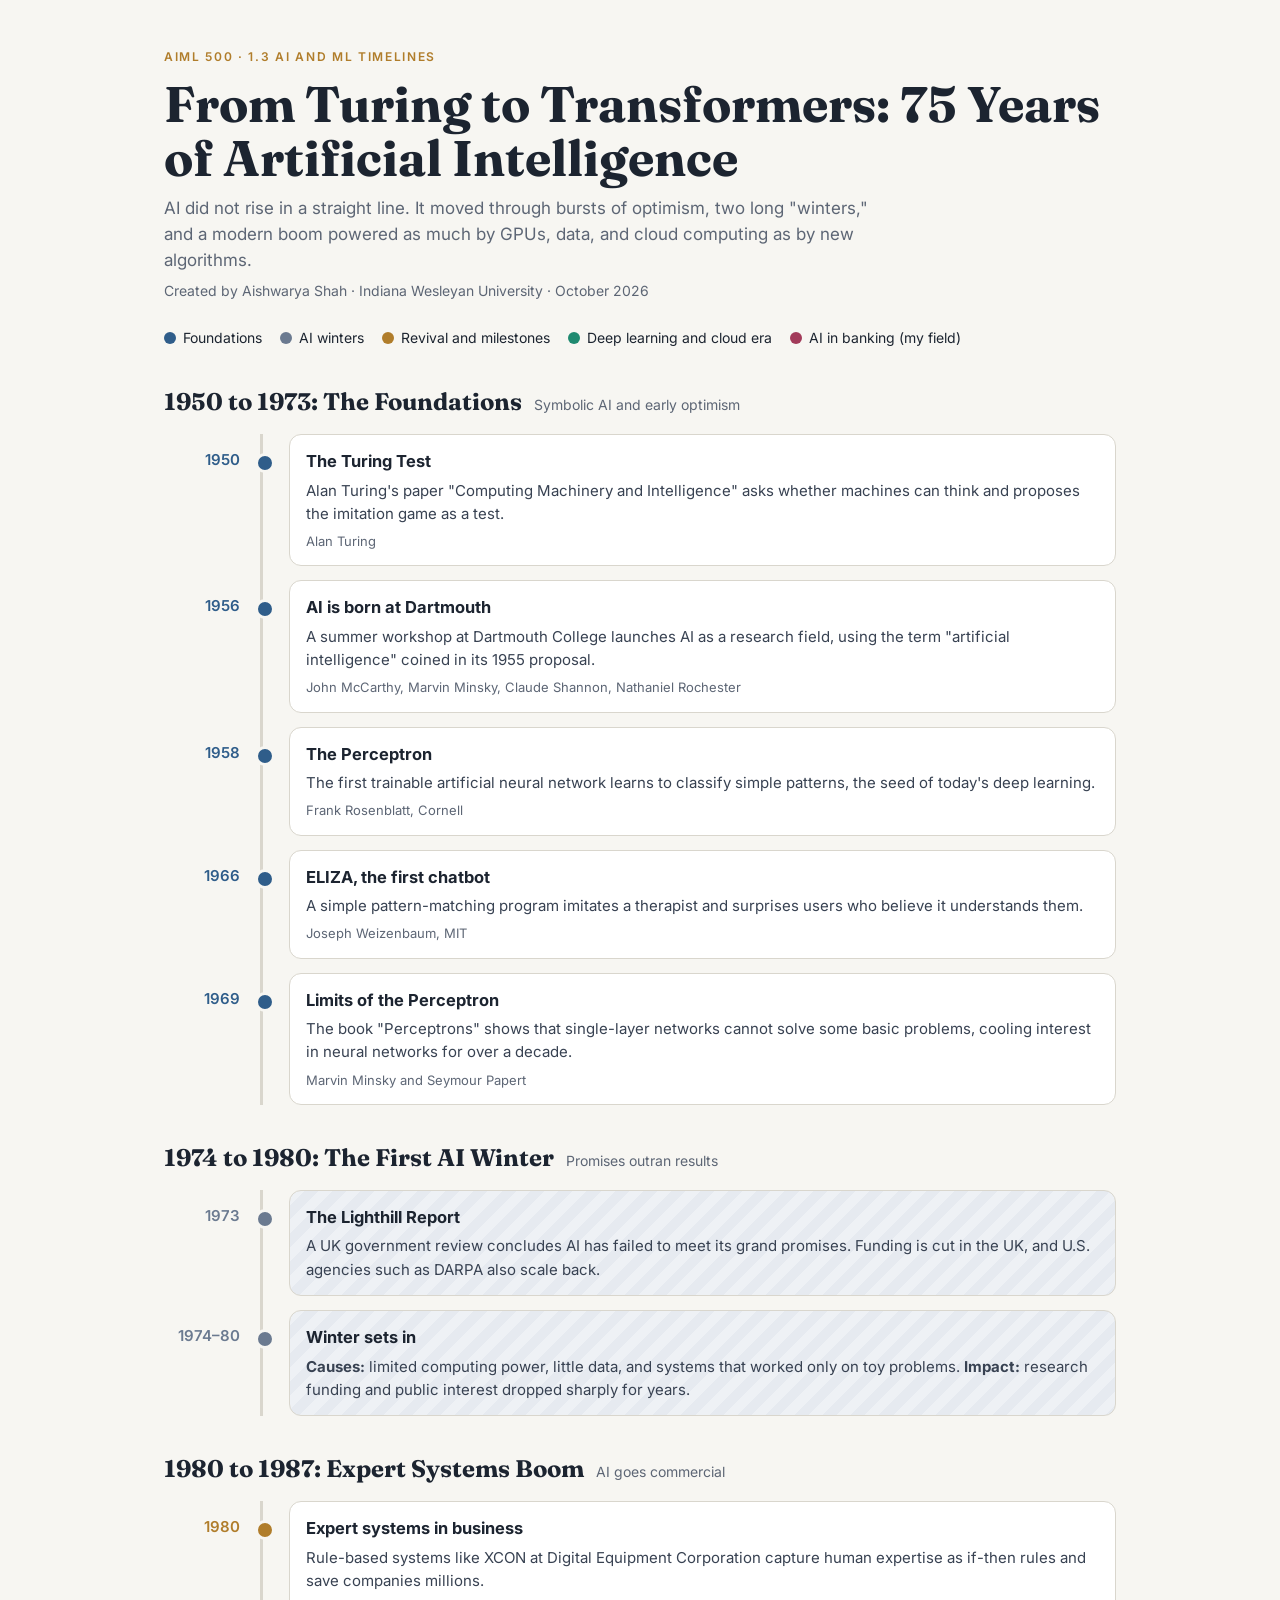
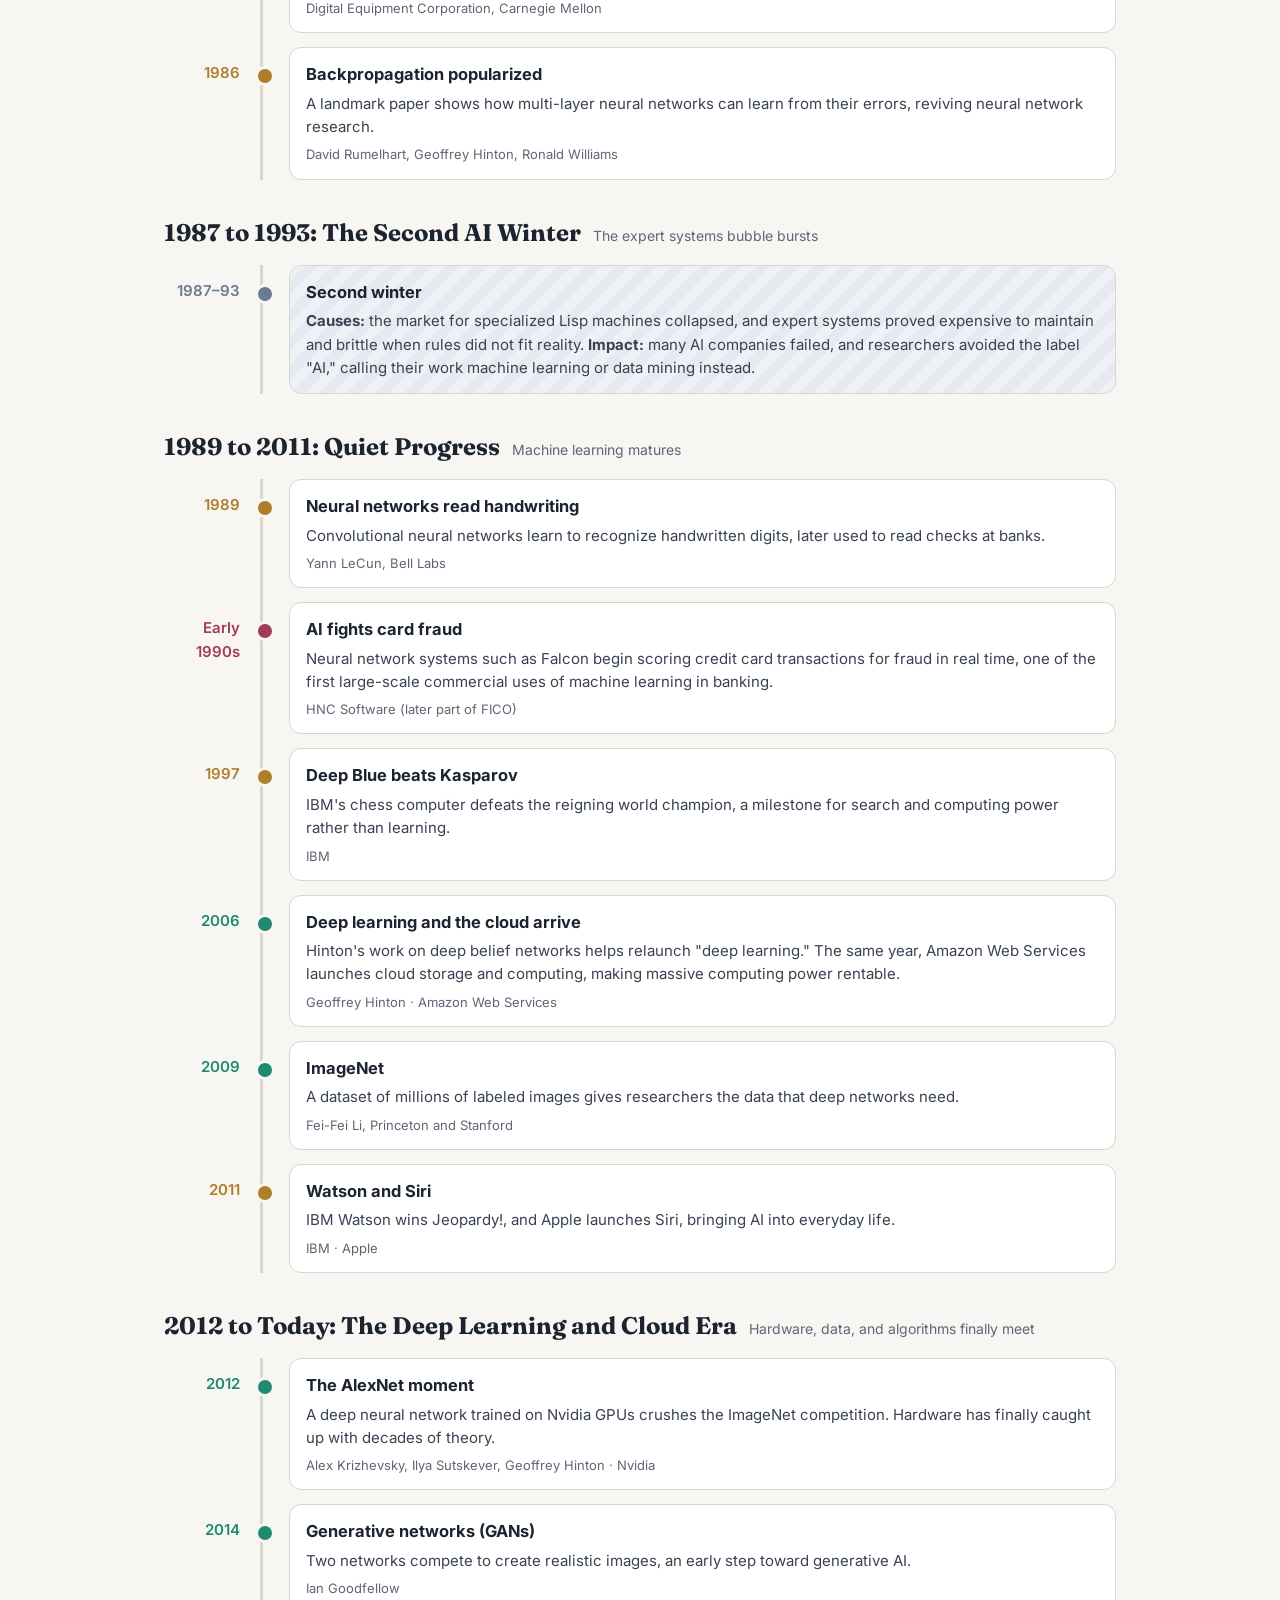
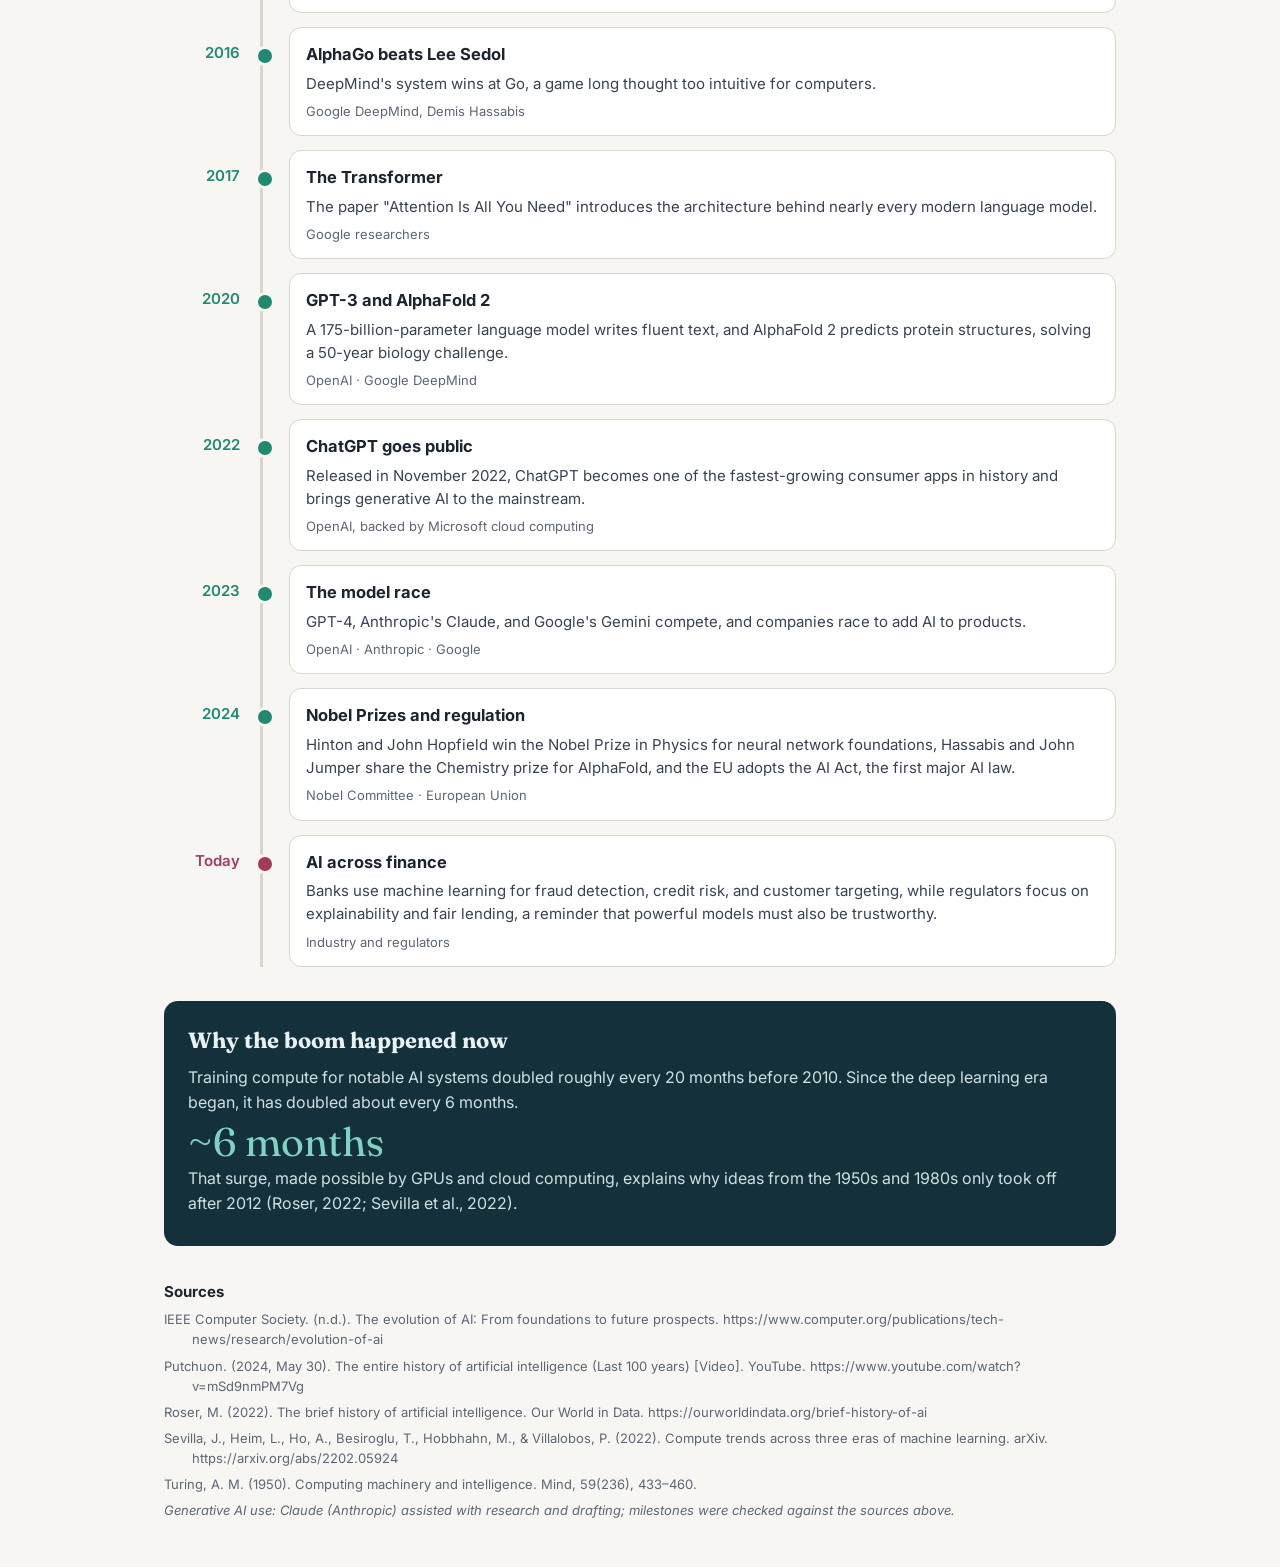
==== artifacts/ai-timeline.html @ 48a31c77 "Add AI history timeline (AIML 500 1.3) Co-Authored-By: Claude Opus 5.5 <noreply@anthropic.com> Claud" ====
<!doctype html>
<html lang="en">
<head>
<meta charset="utf-8">
<meta name="viewport" content="width=device-width, initial-scale=1">
<title>From Turing to Transformers | AI Timeline</title>
<link rel="preconnect" href="https://fonts.googleapis.com"><link rel="preconnect" href="https://fonts.gstatic.com" crossorigin>
<link href="https://fonts.googleapis.com/css2?family=Fraunces:opsz,wght@9..144,600&family=Inter:wght@400;500;600&display=swap" rel="stylesheet">
<style>
:root{--bg:#f7f6f2;--card:#fff;--ink:#1c2430;--muted:#5d6675;--line:#d9d6cd;
--found:#2f5d8a;--winter:#6b7a90;--revival:#b07d2b;--deep:#1f8a70;--fin:#a23b5a}
*{box-sizing:border-box}
body{margin:0;background:var(--bg);color:var(--ink);font:16px/1.55 Inter,system-ui,sans-serif}
.wrap{max-width:1000px;margin:0 auto;padding:48px 24px 40px}
.eyebrow{text-transform:uppercase;letter-spacing:.14em;font-size:12px;font-weight:600;color:var(--revival);margin:0 0 10px}
h1{font-family:Fraunces,Georgia,serif;font-size:clamp(32px,5vw,50px);line-height:1.08;margin:0 0 10px}
.lede{color:var(--muted);max-width:720px;margin:0 0 6px;font-size:17px}
.by{color:var(--muted);font-size:14px;margin:0 0 26px}
.legend{display:flex;flex-wrap:wrap;gap:10px 18px;margin:0 0 30px;font-size:14px}
.legend span{display:inline-flex;align-items:center;gap:7px}
.dot{width:12px;height:12px;border-radius:50%;display:inline-block}
.era{margin:34px 0 14px;display:flex;align-items:baseline;gap:12px;flex-wrap:wrap}
.era h2{font-family:Fraunces,Georgia,serif;font-size:24px;margin:0}
.era p{margin:0;color:var(--muted);font-size:14px}
.tl{position:relative;margin-left:96px;border-left:3px solid var(--line);padding-left:26px}
.ev{position:relative;background:var(--card);border:1px solid var(--line);border-radius:12px;padding:14px 16px;margin:0 0 14px}
.ev::before{content:"";position:absolute;left:-35px;top:18px;width:14px;height:14px;border-radius:50%;background:var(--c);border:3px solid var(--bg)}
.yr{position:absolute;left:-122px;top:13px;width:72px;text-align:right;font-weight:600;font-size:15px;color:var(--c)}
.ev h3{margin:0 0 4px;font-size:16.5px}
.ev p{margin:0;color:#384252;font-size:15px}
.who{margin-top:6px;font-size:13px;color:var(--muted)}
.winter{background:repeating-linear-gradient(135deg,#eef1f5,#eef1f5 10px,#e6eaf0 10px,#e6eaf0 20px)}
.callout{margin:34px 0 0;background:#14303a;color:#e9f1f2;border-radius:14px;padding:22px 24px}
.callout h2{font-family:Fraunces,Georgia,serif;margin:0 0 8px;font-size:22px}
.callout p{margin:0 0 8px;color:#cfe0e2}
.big{font-family:Fraunces,Georgia,serif;font-size:40px;color:#7fd3c4;line-height:1;margin:6px 0 4px}
.src{margin-top:34px;font-size:13px;color:var(--muted)}
.src h2{font-size:15px;color:var(--ink);margin:0 0 6px}
.src p{margin:0 0 6px;padding-left:28px;text-indent:-28px}
@media (max-width:640px){.tl{margin-left:6px;padding-left:20px}.yr{position:static;display:block;text-align:left;width:auto;margin-bottom:2px}.ev::before{left:-29px}}
</style>
</head>
<body>
<div class="wrap">
<p class="eyebrow">AIML 500 · 1.3 AI and ML Timelines</p>
<h1>From Turing to Transformers: 75 Years of Artificial Intelligence</h1>
<p class="lede">AI did not rise in a straight line. It moved through bursts of optimism, two long "winters," and a modern boom powered as much by GPUs, data, and cloud computing as by new algorithms.</p>
<p class="by">Created by Aishwarya Shah · Indiana Wesleyan University · October 2026</p>
<div class="legend">
<span><i class="dot" style="background:var(--found)"></i>Foundations</span>
<span><i class="dot" style="background:var(--winter)"></i>AI winters</span>
<span><i class="dot" style="background:var(--revival)"></i>Revival and milestones</span>
<span><i class="dot" style="background:var(--deep)"></i>Deep learning and cloud era</span>
<span><i class="dot" style="background:var(--fin)"></i>AI in banking (my field)</span>
</div>

<div class="era"><h2>1950 to 1973: The Foundations</h2><p>Symbolic AI and early optimism</p></div>
<div class="tl">
<div class="ev" style="--c:var(--found)"><span class="yr">1950</span><h3>The Turing Test</h3><p>Alan Turing's paper "Computing Machinery and Intelligence" asks whether machines can think and proposes the imitation game as a test.</p><div class="who">Alan Turing</div></div>
<div class="ev" style="--c:var(--found)"><span class="yr">1956</span><h3>AI is born at Dartmouth</h3><p>A summer workshop at Dartmouth College launches AI as a research field, using the term "artificial intelligence" coined in its 1955 proposal.</p><div class="who">John McCarthy, Marvin Minsky, Claude Shannon, Nathaniel Rochester</div></div>
<div class="ev" style="--c:var(--found)"><span class="yr">1958</span><h3>The Perceptron</h3><p>The first trainable artificial neural network learns to classify simple patterns, the seed of today's deep learning.</p><div class="who">Frank Rosenblatt, Cornell</div></div>
<div class="ev" style="--c:var(--found)"><span class="yr">1966</span><h3>ELIZA, the first chatbot</h3><p>A simple pattern-matching program imitates a therapist and surprises users who believe it understands them.</p><div class="who">Joseph Weizenbaum, MIT</div></div>
<div class="ev" style="--c:var(--found)"><span class="yr">1969</span><h3>Limits of the Perceptron</h3><p>The book "Perceptrons" shows that single-layer networks cannot solve some basic problems, cooling interest in neural networks for over a decade.</p><div class="who">Marvin Minsky and Seymour Papert</div></div>
</div>

<div class="era"><h2>1974 to 1980: The First AI Winter</h2><p>Promises outran results</p></div>
<div class="tl">
<div class="ev winter" style="--c:var(--winter)"><span class="yr">1973</span><h3>The Lighthill Report</h3><p>A UK government review concludes AI has failed to meet its grand promises. Funding is cut in the UK, and U.S. agencies such as DARPA also scale back.</p></div>
<div class="ev winter" style="--c:var(--winter)"><span class="yr">1974–80</span><h3>Winter sets in</h3><p><strong>Causes:</strong> limited computing power, little data, and systems that worked only on toy problems. <strong>Impact:</strong> research funding and public interest dropped sharply for years.</p></div>
</div>

<div class="era"><h2>1980 to 1987: Expert Systems Boom</h2><p>AI goes commercial</p></div>
<div class="tl">
<div class="ev" style="--c:var(--revival)"><span class="yr">1980</span><h3>Expert systems in business</h3><p>Rule-based systems like XCON at Digital Equipment Corporation capture human expertise as if-then rules and save companies millions.</p><div class="who">Digital Equipment Corporation, Carnegie Mellon</div></div>
<div class="ev" style="--c:var(--revival)"><span class="yr">1986</span><h3>Backpropagation popularized</h3><p>A landmark paper shows how multi-layer neural networks can learn from their errors, reviving neural network research.</p><div class="who">David Rumelhart, Geoffrey Hinton, Ronald Williams</div></div>
</div>

<div class="era"><h2>1987 to 1993: The Second AI Winter</h2><p>The expert systems bubble bursts</p></div>
<div class="tl">
<div class="ev winter" style="--c:var(--winter)"><span class="yr">1987–93</span><h3>Second winter</h3><p><strong>Causes:</strong> the market for specialized Lisp machines collapsed, and expert systems proved expensive to maintain and brittle when rules did not fit reality. <strong>Impact:</strong> many AI companies failed, and researchers avoided the label "AI," calling their work machine learning or data mining instead.</p></div>
</div>

<div class="era"><h2>1989 to 2011: Quiet Progress</h2><p>Machine learning matures</p></div>
<div class="tl">
<div class="ev" style="--c:var(--revival)"><span class="yr">1989</span><h3>Neural networks read handwriting</h3><p>Convolutional neural networks learn to recognize handwritten digits, later used to read checks at banks.</p><div class="who">Yann LeCun, Bell Labs</div></div>
<div class="ev" style="--c:var(--fin)"><span class="yr">Early 1990s</span><h3>AI fights card fraud</h3><p>Neural network systems such as Falcon begin scoring credit card transactions for fraud in real time, one of the first large-scale commercial uses of machine learning in banking.</p><div class="who">HNC Software (later part of FICO)</div></div>
<div class="ev" style="--c:var(--revival)"><span class="yr">1997</span><h3>Deep Blue beats Kasparov</h3><p>IBM's chess computer defeats the reigning world champion, a milestone for search and computing power rather than learning.</p><div class="who">IBM</div></div>
<div class="ev" style="--c:var(--deep)"><span class="yr">2006</span><h3>Deep learning and the cloud arrive</h3><p>Hinton's work on deep belief networks helps relaunch "deep learning." The same year, Amazon Web Services launches cloud storage and computing, making massive computing power rentable.</p><div class="who">Geoffrey Hinton · Amazon Web Services</div></div>
<div class="ev" style="--c:var(--deep)"><span class="yr">2009</span><h3>ImageNet</h3><p>A dataset of millions of labeled images gives researchers the data that deep networks need.</p><div class="who">Fei-Fei Li, Princeton and Stanford</div></div>
<div class="ev" style="--c:var(--revival)"><span class="yr">2011</span><h3>Watson and Siri</h3><p>IBM Watson wins Jeopardy!, and Apple launches Siri, bringing AI into everyday life.</p><div class="who">IBM · Apple</div></div>
</div>

<div class="era"><h2>2012 to Today: The Deep Learning and Cloud Era</h2><p>Hardware, data, and algorithms finally meet</p></div>
<div class="tl">
<div class="ev" style="--c:var(--deep)"><span class="yr">2012</span><h3>The AlexNet moment</h3><p>A deep neural network trained on Nvidia GPUs crushes the ImageNet competition. Hardware has finally caught up with decades of theory.</p><div class="who">Alex Krizhevsky, Ilya Sutskever, Geoffrey Hinton · Nvidia</div></div>
<div class="ev" style="--c:var(--deep)"><span class="yr">2014</span><h3>Generative networks (GANs)</h3><p>Two networks compete to create realistic images, an early step toward generative AI.</p><div class="who">Ian Goodfellow</div></div>
<div class="ev" style="--c:var(--deep)"><span class="yr">2016</span><h3>AlphaGo beats Lee Sedol</h3><p>DeepMind's system wins at Go, a game long thought too intuitive for computers.</p><div class="who">Google DeepMind, Demis Hassabis</div></div>
<div class="ev" style="--c:var(--deep)"><span class="yr">2017</span><h3>The Transformer</h3><p>The paper "Attention Is All You Need" introduces the architecture behind nearly every modern language model.</p><div class="who">Google researchers</div></div>
<div class="ev" style="--c:var(--deep)"><span class="yr">2020</span><h3>GPT-3 and AlphaFold 2</h3><p>A 175-billion-parameter language model writes fluent text, and AlphaFold 2 predicts protein structures, solving a 50-year biology challenge.</p><div class="who">OpenAI · Google DeepMind</div></div>
<div class="ev" style="--c:var(--deep)"><span class="yr">2022</span><h3>ChatGPT goes public</h3><p>Released in November 2022, ChatGPT becomes one of the fastest-growing consumer apps in history and brings generative AI to the mainstream.</p><div class="who">OpenAI, backed by Microsoft cloud computing</div></div>
<div class="ev" style="--c:var(--deep)"><span class="yr">2023</span><h3>The model race</h3><p>GPT-4, Anthropic's Claude, and Google's Gemini compete, and companies race to add AI to products.</p><div class="who">OpenAI · Anthropic · Google</div></div>
<div class="ev" style="--c:var(--deep)"><span class="yr">2024</span><h3>Nobel Prizes and regulation</h3><p>Hinton and John Hopfield win the Nobel Prize in Physics for neural network foundations, Hassabis and John Jumper share the Chemistry prize for AlphaFold, and the EU adopts the AI Act, the first major AI law.</p><div class="who">Nobel Committee · European Union</div></div>
<div class="ev" style="--c:var(--fin)"><span class="yr">Today</span><h3>AI across finance</h3><p>Banks use machine learning for fraud detection, credit risk, and customer targeting, while regulators focus on explainability and fair lending, a reminder that powerful models must also be trustworthy.</p><div class="who">Industry and regulators</div></div>
</div>

<div class="callout">
<h2>Why the boom happened now</h2>
<p>Training compute for notable AI systems doubled roughly every 20 months before 2010. Since the deep learning era began, it has doubled about every 6 months.</p>
<div class="big">~6 months</div>
<p>That surge, made possible by GPUs and cloud computing, explains why ideas from the 1950s and 1980s only took off after 2012 (Roser, 2022; Sevilla et al., 2022).</p>
</div>

<div class="src">
<h2>Sources</h2>
<p>IEEE Computer Society. (n.d.). The evolution of AI: From foundations to future prospects. https://www.computer.org/publications/tech-news/research/evolution-of-ai</p>
<p>Putchuon. (2024, May 30). The entire history of artificial intelligence (Last 100 years) [Video]. YouTube. https://www.youtube.com/watch?v=mSd9nmPM7Vg</p>
<p>Roser, M. (2022). The brief history of artificial intelligence. Our World in Data. https://ourworldindata.org/brief-history-of-ai</p>
<p>Sevilla, J., Heim, L., Ho, A., Besiroglu, T., Hobbhahn, M., &amp; Villalobos, P. (2022). Compute trends across three eras of machine learning. arXiv. https://arxiv.org/abs/2202.05924</p>
<p>Turing, A. M. (1950). Computing machinery and intelligence. Mind, 59(236), 433–460.</p>
<p><em>Generative AI use: Claude (Anthropic) assisted with research and drafting; milestones were checked against the sources above.</em></p>
</div>
</div>
</body>
</html>
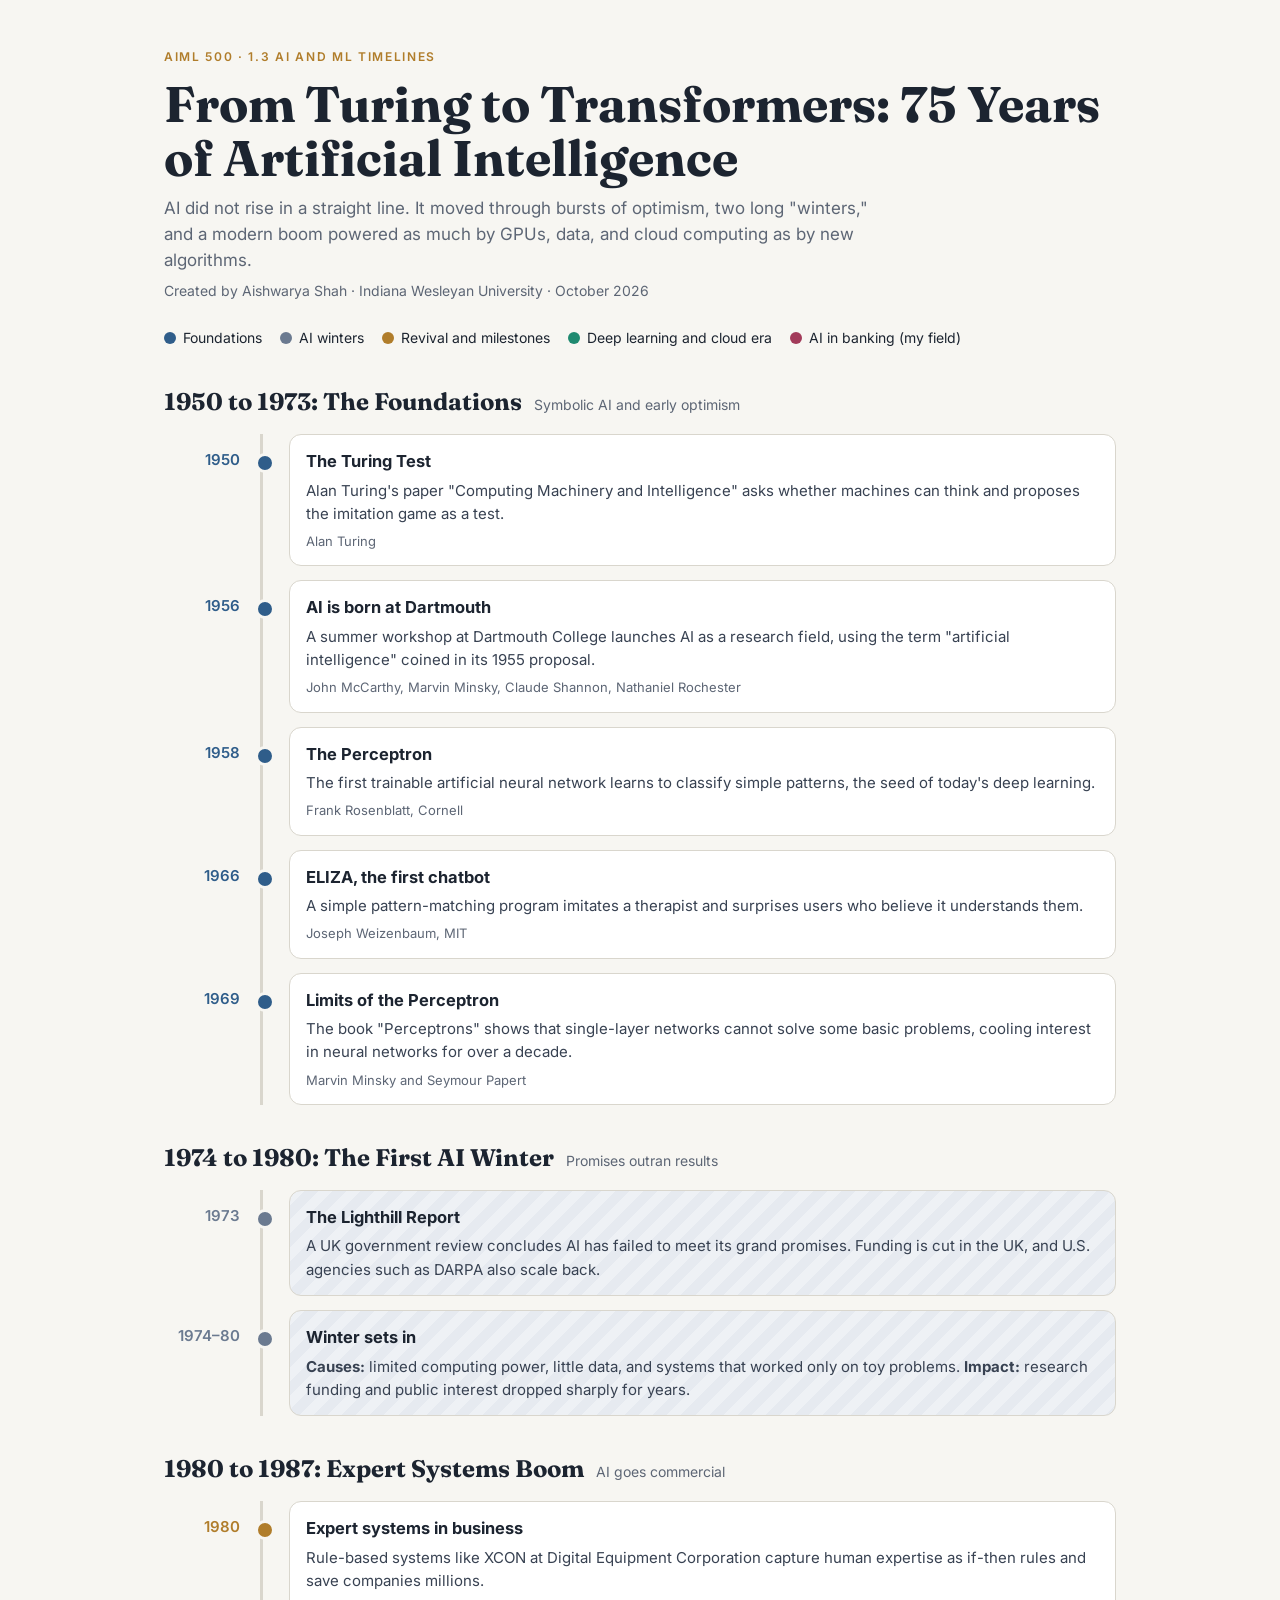
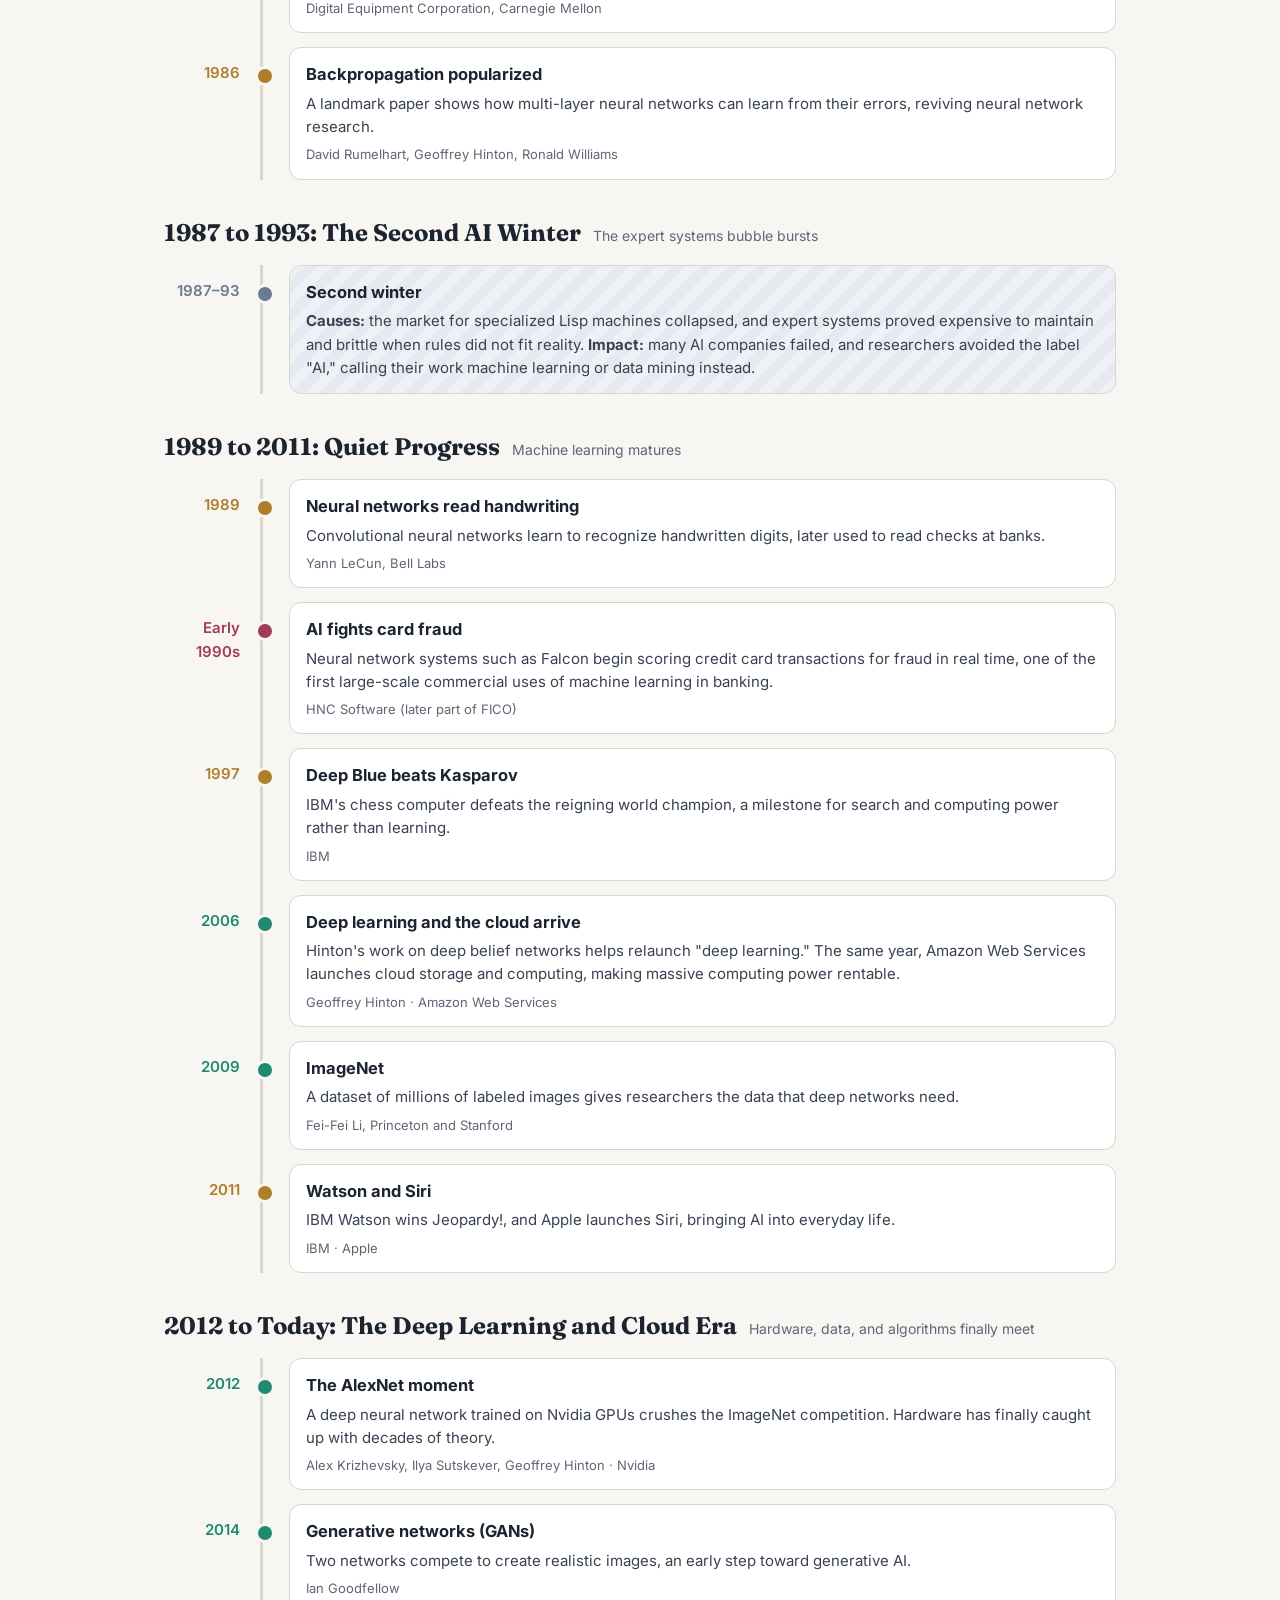
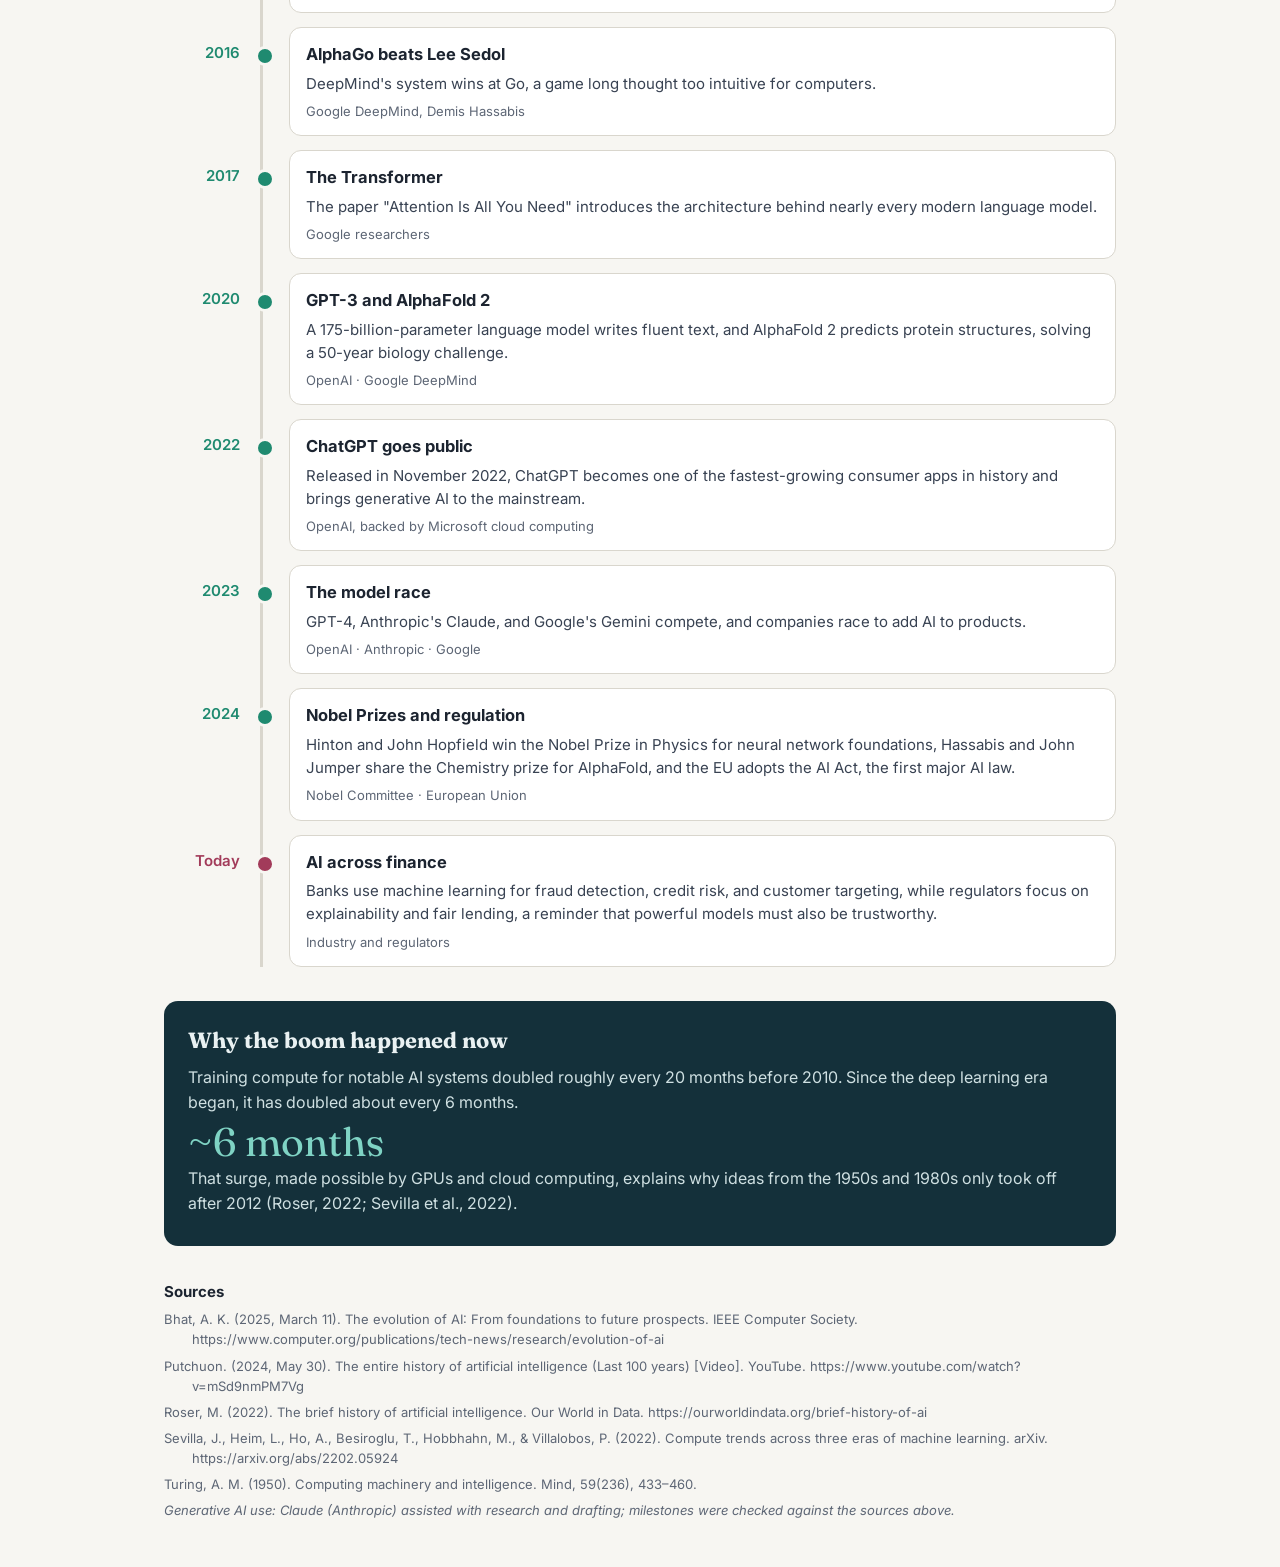
==== commit e4df82a9: "Fix IEEE citation author and date Co-Authored-By: Claude Opus 5.5 <noreply@anthropic.com> Claude-Ses" ====
--- a/artifacts/ai-timeline.html
+++ b/artifacts/ai-timeline.html
@@ -112,7 +112,8 @@
 
 <div class="src">
 <h2>Sources</h2>
-<p>IEEE Computer Society. (n.d.). The evolution of AI: From foundations to future prospects. https://www.computer.org/publications/tech-news/research/evolution-of-ai</p>
+<p>Bhat, A. K. (2025, March 11). The evolution of AI: From foundations to future prospects. IEEE Computer Society. https://www.computer.org/publications/tech-news/research/evolution-of-ai</p>
+
 <p>Putchuon. (2024, May 30). The entire history of artificial intelligence (Last 100 years) [Video]. YouTube. https://www.youtube.com/watch?v=mSd9nmPM7Vg</p>
 <p>Roser, M. (2022). The brief history of artificial intelligence. Our World in Data. https://ourworldindata.org/brief-history-of-ai</p>
 <p>Sevilla, J., Heim, L., Ho, A., Besiroglu, T., Hobbhahn, M., &amp; Villalobos, P. (2022). Compute trends across three eras of machine learning. arXiv. https://arxiv.org/abs/2202.05924</p>
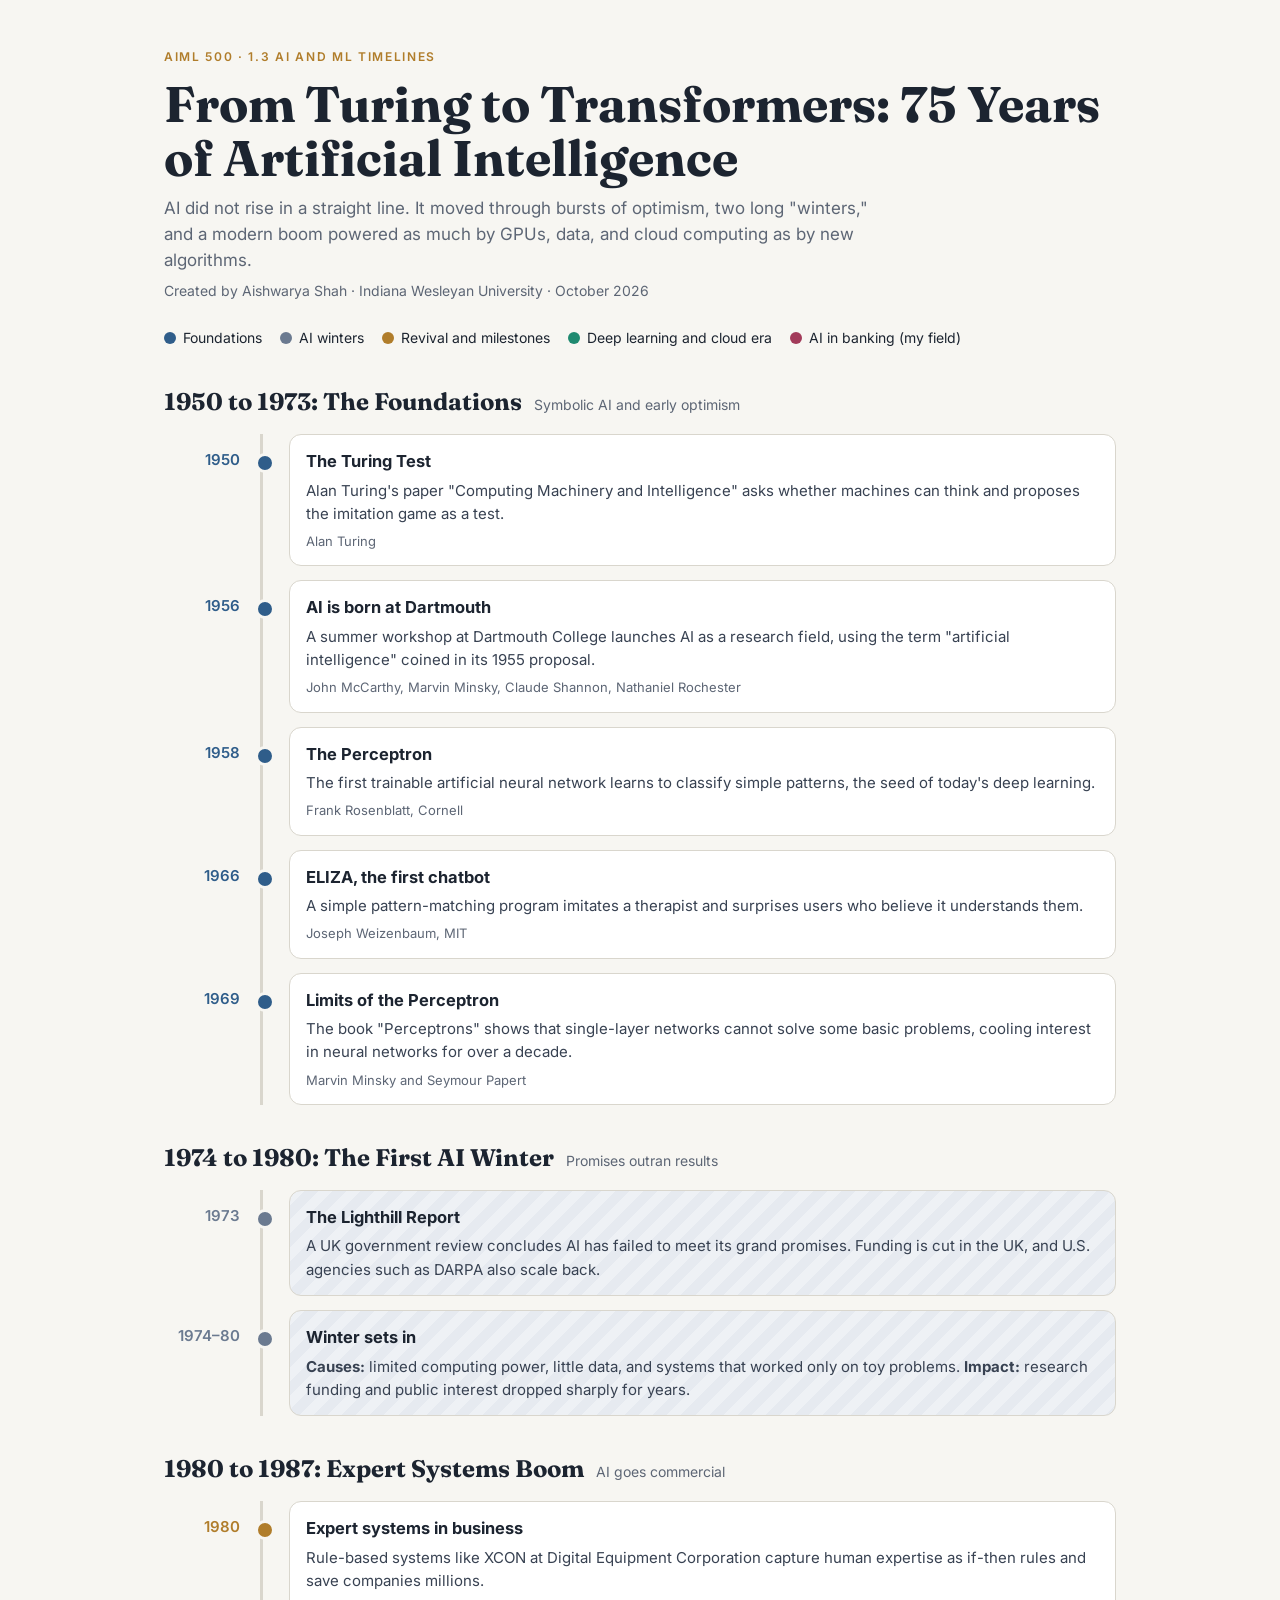
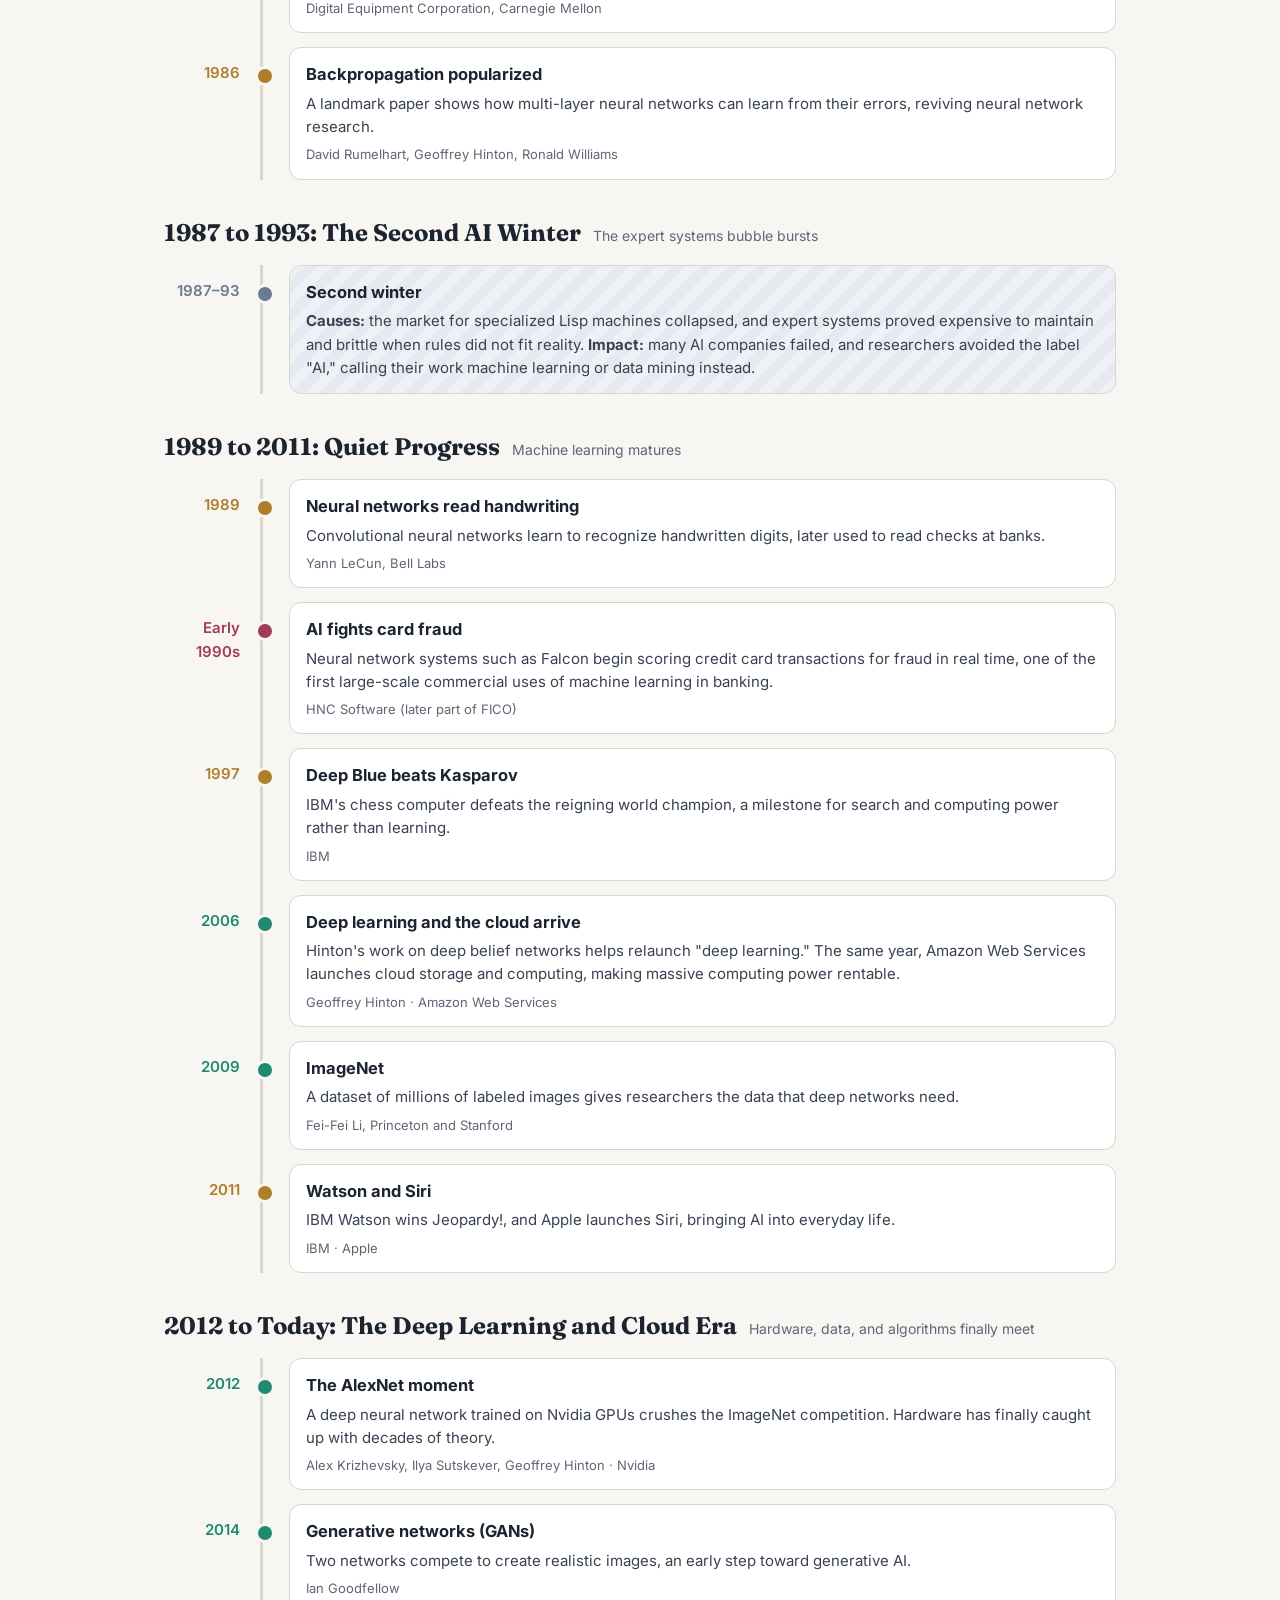
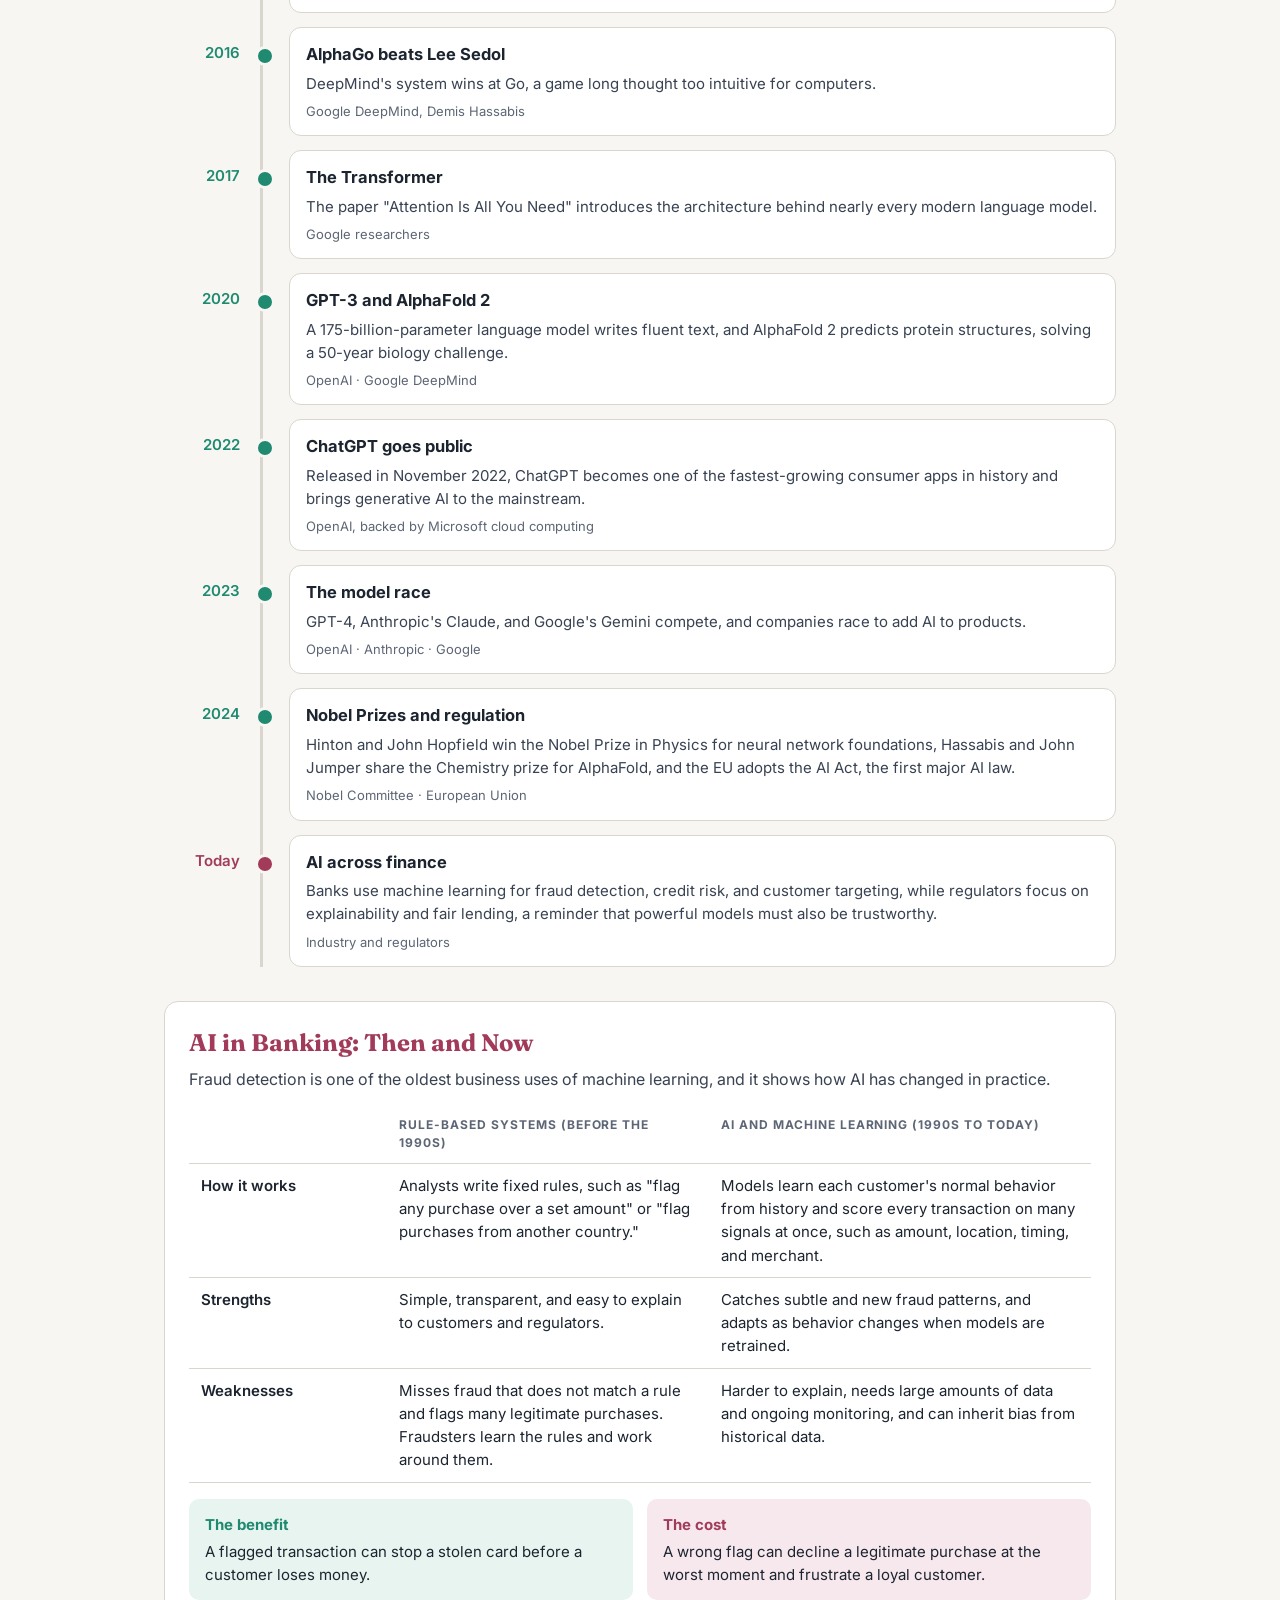
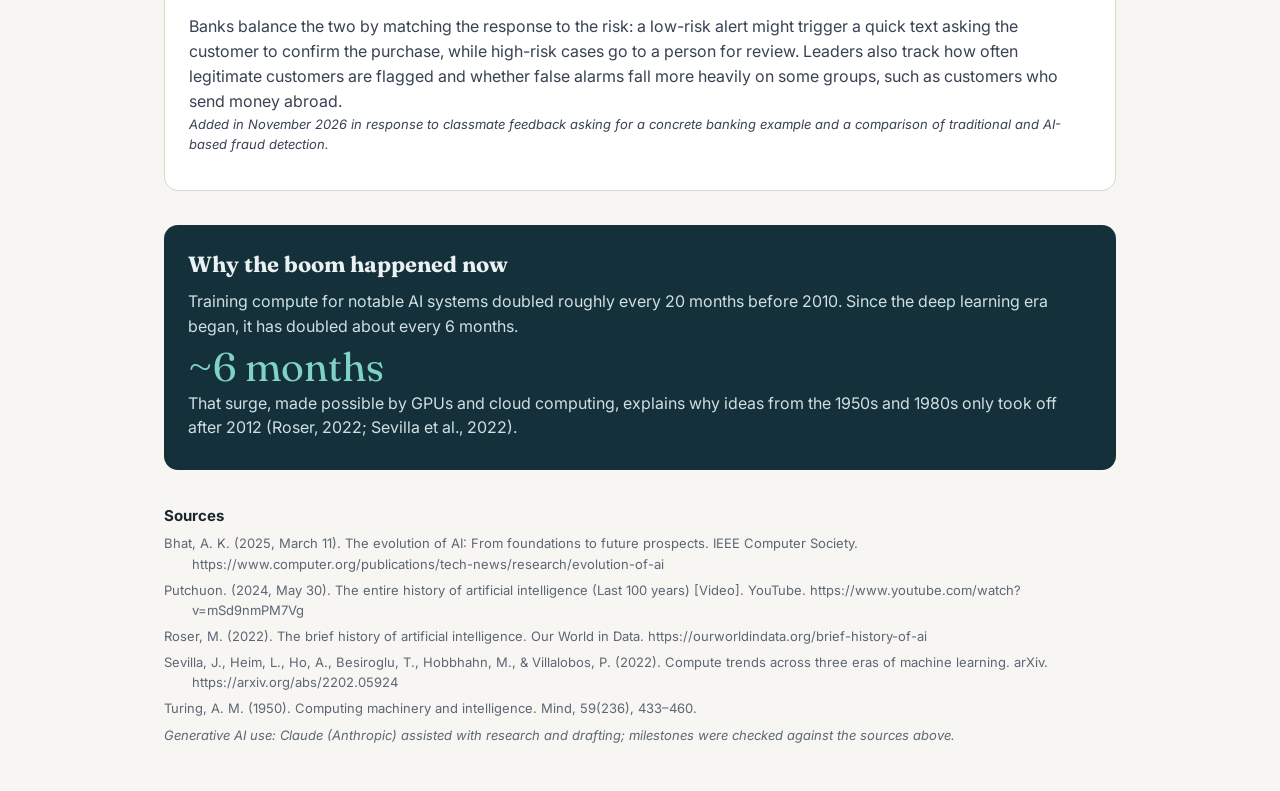
==== commit f73ba513: "Add banking Then and Now section to AI timeline; add Artifact 2 images Co-Authored-By: Claude Opus 5" ====
--- a/artifacts/ai-timeline.html
+++ b/artifacts/ai-timeline.html
@@ -30,6 +30,18 @@
 .ev p{margin:0;color:#384252;font-size:15px}
 .who{margin-top:6px;font-size:13px;color:var(--muted)}
 .winter{background:repeating-linear-gradient(135deg,#eef1f5,#eef1f5 10px,#e6eaf0 10px,#e6eaf0 20px)}
+.bank{margin:34px 0 0;background:var(--card);border:1px solid var(--line);border-radius:14px;padding:22px 24px}
+.bank h2{font-family:Fraunces,Georgia,serif;margin:0 0 6px;font-size:24px;color:var(--fin)}
+.bank>p{margin:0 0 14px;color:#384252}
+.cmp{width:100%;border-collapse:collapse;font-size:15px}
+.cmp th,.cmp td{text-align:left;vertical-align:top;padding:10px 12px;border-bottom:1px solid var(--line)}
+.cmp th{font-size:12px;text-transform:uppercase;letter-spacing:.08em;color:var(--muted)}
+.cmp td:first-child{font-weight:600;width:22%}
+.trade{display:grid;grid-template-columns:1fr 1fr;gap:14px;margin-top:16px}
+.trade div{border-radius:10px;padding:14px 16px;font-size:15px}
+.trade b{display:block;margin-bottom:4px}
+.rev{margin-top:14px;font-size:13px;color:var(--muted);font-style:italic}
+@media (max-width:640px){.trade{grid-template-columns:1fr}.cmp{font-size:14px}}
 .callout{margin:34px 0 0;background:#14303a;color:#e9f1f2;border-radius:14px;padding:22px 24px}
 .callout h2{font-family:Fraunces,Georgia,serif;margin:0 0 8px;font-size:22px}
 .callout p{margin:0 0 8px;color:#cfe0e2}
@@ -103,6 +115,24 @@
 <div class="ev" style="--c:var(--fin)"><span class="yr">Today</span><h3>AI across finance</h3><p>Banks use machine learning for fraud detection, credit risk, and customer targeting, while regulators focus on explainability and fair lending, a reminder that powerful models must also be trustworthy.</p><div class="who">Industry and regulators</div></div>
 </div>
 
+<div class="bank">
+<h2>AI in Banking: Then and Now</h2>
+<p>Fraud detection is one of the oldest business uses of machine learning, and it shows how AI has changed in practice.</p>
+<div style="overflow-x:auto"><table class="cmp">
+<thead><tr><th></th><th>Rule-based systems (before the 1990s)</th><th>AI and machine learning (1990s to today)</th></tr></thead>
+<tbody>
+<tr><td>How it works</td><td>Analysts write fixed rules, such as "flag any purchase over a set amount" or "flag purchases from another country."</td><td>Models learn each customer's normal behavior from history and score every transaction on many signals at once, such as amount, location, timing, and merchant.</td></tr>
+<tr><td>Strengths</td><td>Simple, transparent, and easy to explain to customers and regulators.</td><td>Catches subtle and new fraud patterns, and adapts as behavior changes when models are retrained.</td></tr>
+<tr><td>Weaknesses</td><td>Misses fraud that does not match a rule and flags many legitimate purchases. Fraudsters learn the rules and work around them.</td><td>Harder to explain, needs large amounts of data and ongoing monitoring, and can inherit bias from historical data.</td></tr>
+</tbody></table></div>
+<div class="trade">
+<div style="background:#e7f4ef"><b style="color:var(--deep)">The benefit</b>A flagged transaction can stop a stolen card before a customer loses money.</div>
+<div style="background:#f6e8ed"><b style="color:var(--fin)">The cost</b>A wrong flag can decline a legitimate purchase at the worst moment and frustrate a loyal customer.</div>
+</div>
+<p style="margin:14px 0 0;color:#384252">Banks balance the two by matching the response to the risk: a low-risk alert might trigger a quick text asking the customer to confirm the purchase, while high-risk cases go to a person for review. Leaders also track how often legitimate customers are flagged and whether false alarms fall more heavily on some groups, such as customers who send money abroad.</p>
+<p class="rev">Added in November 2026 in response to classmate feedback asking for a concrete banking example and a comparison of traditional and AI-based fraud detection.</p>
+</div>
+
 <div class="callout">
 <h2>Why the boom happened now</h2>
 <p>Training compute for notable AI systems doubled roughly every 20 months before 2010. Since the deep learning era began, it has doubled about every 6 months.</p>
